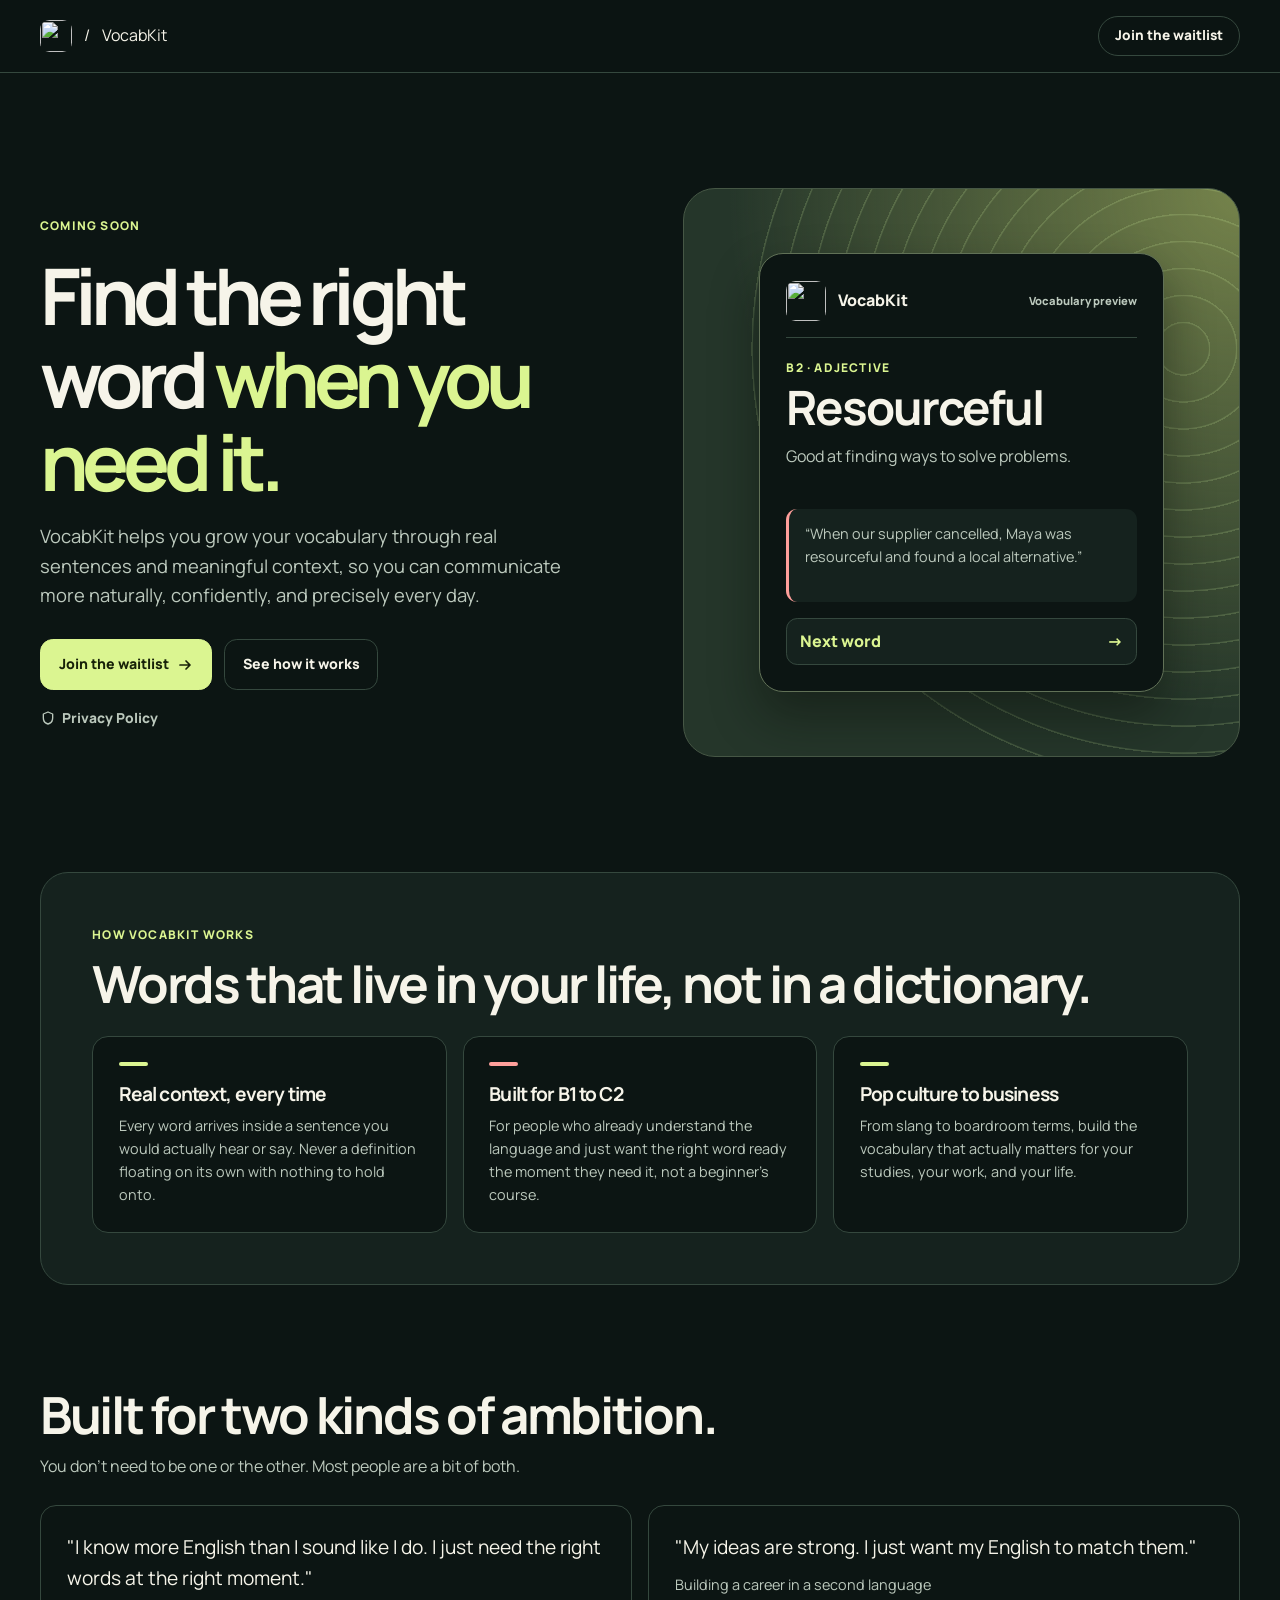
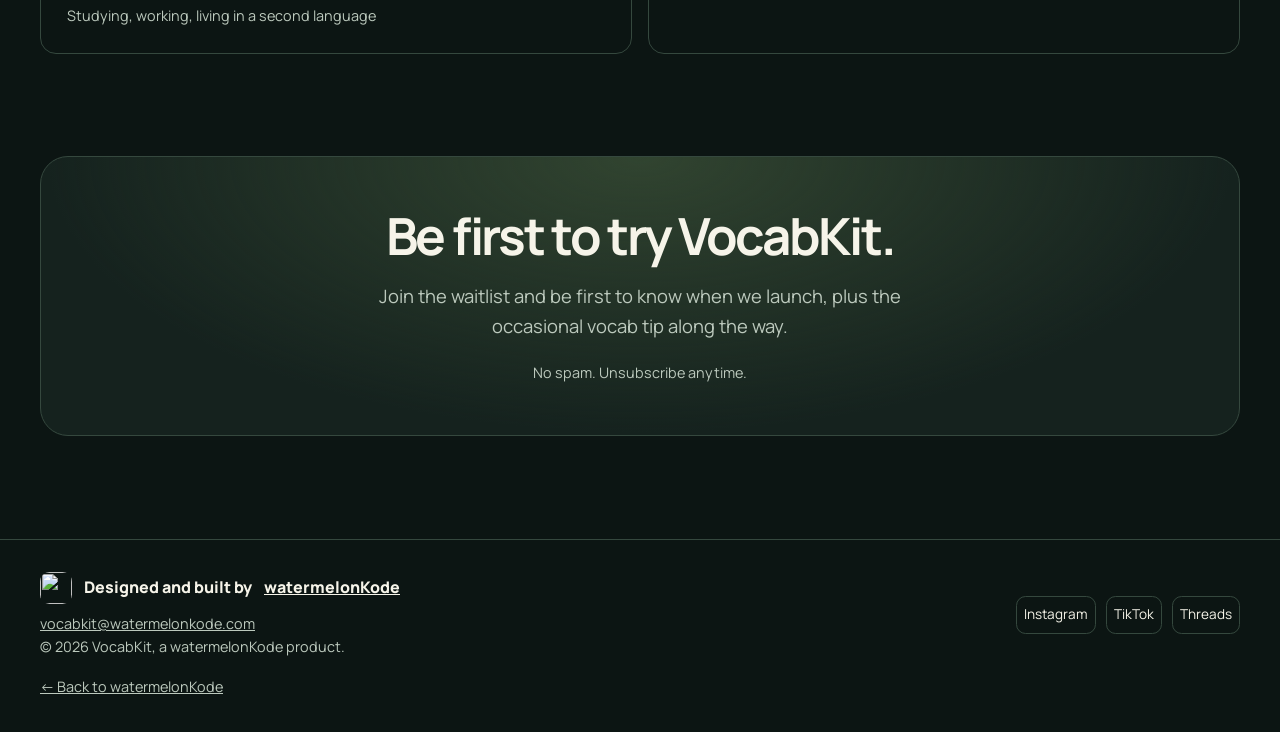
==== vocabkit/index.html @ 5d97144f "Refresh studio and VocabKit landing pages" ====
<!DOCTYPE html>
<html lang="en">
<head>
  <meta charset="UTF-8" />
  <meta name="viewport" content="width=device-width, initial-scale=1.0" />

  <title>VocabKit | Vocabulary that keeps up with you</title>
  <meta name="description" content="VocabKit is an AI-powered vocabulary app for people who already understand English, but need the right word at the right moment. Join the waitlist." />
  <link rel="canonical" href="https://watermelonkode.com/vocabkit/" />
  <meta name="robots" content="index, follow" />

  <meta property="og:type" content="website" />
  <meta property="og:url" content="https://watermelonkode.com/vocabkit/" />
  <meta property="og:title" content="VocabKit | Vocabulary that keeps up with you" />
  <meta property="og:description" content="You already understand English. VocabKit helps you expand the words you can use. Join the waitlist." />
  <meta property="og:site_name" content="watermelonKode" />
  <meta name="twitter:card" content="summary_large_image" />
  <meta name="twitter:title" content="VocabKit | Vocabulary that keeps up with you" />
  <meta name="twitter:description" content="You already understand English. VocabKit helps you expand the words you can use. Join the waitlist." />

  <link rel="icon" href="../assets/watermelonkode-favicon.png?v=3" sizes="any">
  <meta name="theme-color" content="#0c1513" />

  <link rel="preconnect" href="https://fonts.googleapis.com" />
  <link rel="preconnect" href="https://fonts.gstatic.com" crossorigin />
  <link href="https://fonts.googleapis.com/css2?family=Manrope:wght@400;500;600;700;800&display=swap" rel="stylesheet" />

  <script src="https://getlaunchlist.com/js/widget.js" defer></script>

  <link rel="stylesheet" href="../assets/studio.css" />
  <script src="../assets/studio.js" defer></script>
</head>
<body>
  <a class="skip-link" href="#main">Skip to content</a>

  <nav class="nav">
    <div class="wrap nav-inner">
      <div class="breadcrumb">
        <a href="/" class="brand" aria-label="watermelonKode home">
          <img src="../assets/watermelonkode-logo.png" alt="" class="logo-mark" aria-hidden="true" />
        </a>
        <span>/</span>
        <span style="color: var(--text);">VocabKit</span>
      </div>
      <a href="#waitlist" class="nav-cta">Join the waitlist</a>
    </div>
  </nav>

  <main id="main" tabindex="-1">
  <header class="hero">
    <div class="wrap hero-grid">
      <div class="hero-copy">
      <span class="eyebrow">
        <img src="../assets/vocabkit-logo.png" alt="" aria-hidden="true" />
        Coming soon
      </span>
      <h1>Find the right word <span class="hl">when you need it.</span></h1>
      <p class="sub">VocabKit helps you grow your vocabulary through real sentences and meaningful context, so you can communicate more naturally, confidently, and precisely every day.</p>
      <div class="hero-actions">
        <a href="#waitlist" class="btn-primary">
          Join the waitlist
          <svg width="16" height="16" viewBox="0 0 16 16" fill="none" aria-hidden="true"><path d="M3 8h9M9 4l4 4-4 4" stroke="currentColor" stroke-width="1.7" stroke-linecap="round" stroke-linejoin="round"/></svg>
        </a>
        <a href="#product" class="btn-ghost">See how it works</a>
      </div>
      <div class="small-links">
        <a href="privacy-policy/" class="btn-small">
          <svg viewBox="0 0 24 24" fill="none" stroke="currentColor" stroke-width="2" stroke-linecap="round" stroke-linejoin="round"><path d="M12 3l7 3v6c0 4.5-3 8-7 9-4-1-7-4.5-7-9V6l7-3z"/></svg>
          Privacy Policy
        </a>
      </div>
      </div>
      <div class="preview-stage">
        <div class="preview-card" data-word-preview>
          <div class="preview-brand">
            <img src="../assets/vocabkit-logo.png" alt="" width="40" height="40" />
            <span>VocabKit</span>
            <span class="preview-label">Vocabulary preview</span>
          </div>
          <div class="word-content" aria-live="polite" aria-atomic="true">
            <p class="word-level" data-word-level>B2 · Adjective</p>
            <h2 data-word>Resourceful</h2>
            <p class="word-definition" data-word-definition>Good at finding ways to solve problems.</p>
            <p class="word-example" data-word-example>“When our supplier cancelled, Maya was resourceful and found a local alternative.”</p>
          </div>
          <button class="next-word" type="button" hidden>Next word <span aria-hidden="true">→</span></button>
        </div>
      </div>
    </div>
  </header>

  <section class="product" id="product">
    <div class="wrap">
      <div class="panel reveal">
        <div class="kicker">How VocabKit works</div>
        <h2>Words that live in your life, not in a dictionary.</h2>

        <div class="features">
          <div class="feature reveal">
            <h3><span class="dot" aria-hidden="true"></span>Real context, every time</h3>
            <p>Every word arrives inside a sentence you would actually hear or say. Never a definition floating on its own with nothing to hold onto.</p>
          </div>
          <div class="feature reveal">
            <h3><span class="dot" aria-hidden="true"></span>Built for B1 to C2</h3>
            <p>For people who already understand the language and just want the right word ready the moment they need it, not a beginner's course.</p>
          </div>
          <div class="feature reveal">
            <h3><span class="dot" aria-hidden="true"></span>Pop culture to business</h3>
            <p>From slang to boardroom terms, build the vocabulary that actually matters for your studies, your work, and your life.</p>
          </div>
        </div>
      </div>
    </div>
  </section>

  <section class="voices">
    <div class="wrap">
      <div class="voices-head">
        <h2>Built for two kinds of ambition.</h2>
        <p>You don't need to be one or the other. Most people are a bit of both.</p>
      </div>
      <div class="voice-grid">
        <div class="voice-card reveal">
          <p class="voice-quote">"I know more English than I sound like I do. I just need the right words at the right moment."</p>
          <p class="voice-tag">Studying, working, living in a second language</p>
        </div>
        <div class="voice-card reveal">
          <p class="voice-quote">"My ideas are strong. I just want my English to match them."</p>
          <p class="voice-tag">Building a career in a second language</p>
        </div>
      </div>
    </div>
  </section>

  <section class="waitlist" id="waitlist">
    <div class="wrap">
      <h2>Be first to try VocabKit.</h2>
      <p class="sub">Join the waitlist and be first to know when we launch, plus the occasional vocab tip along the way.</p>
      <div class="signup reveal">
        <div class="launchlist-widget" data-key-id="xyvune" data-height="180px"></div>
        <p class="reassure"><span class="dot-live" aria-hidden="true"></span> No spam. Unsubscribe anytime.</p>
      </div>
    </div>
  </section>

  </main>

  <footer>
    <div class="wrap">
      <div class="foot-inner">
        <div class="foot-left">
          <div class="built-by">
            <img src="../assets/watermelonkode-logo.png" alt="" aria-hidden="true" />
            Designed and built by <a href="/">watermelonKode</a>
          </div>
          <div class="foot-meta"><a href="mailto:vocabkit@watermelonkode.com">vocabkit@watermelonkode.com</a></div>
          <div class="foot-meta">&copy; 2026 VocabKit, a watermelonKode product.</div>
        </div>
        <nav class="socials" aria-label="VocabKit on social media">
          <a href="https://www.instagram.com/vocabkit" target="_blank" rel="noopener">Instagram</a>
          <a href="https://www.tiktok.com/@vocabkit" target="_blank" rel="noopener">TikTok</a>
          <a href="https://www.threads.com/@vocabkit" target="_blank" rel="noopener">Threads</a>
        </nav>
      </div>
      <div class="back-row">
        <a href="/" class="foot-meta">&larr; Back to watermelonKode</a>
      </div>
    </div>
  </footer>

</body>
</html>
---- assets/studio.css ----
:root {
  color-scheme: dark;
  --background: #0c1513;
  --surface: #15221e;
  --text: #f6f4e9;
  --muted: #bcc9bd;
  --line: #35483e;
  --lime: #dbf591;
  --pink: #ff9f9b;
  font-family: Manrope, system-ui, sans-serif;
  line-height: 1.6;
}

* { box-sizing: border-box; }
body { margin: 0; background: var(--background); color: var(--text); }
img { display: block; max-width: 100%; }
a { color: inherit; }
button { font: inherit; }
h1, h2, h3, p { margin: 0; }
h1, h2, h3 { line-height: 1.06; letter-spacing: -.045em; }
p { color: var(--muted); }
section, header { scroll-margin-top: 6rem; }
:focus-visible { outline: 3px solid var(--pink); outline-offset: 5px; }
.wrap { width: min(1200px, calc(100% - 3rem)); margin-inline: auto; }
.skip-link { position: fixed; top: .5rem; left: .5rem; z-index: 5; padding: .6rem 1rem; background: var(--background); transform: translateY(-160%); }
.skip-link:focus { transform: none; }

.nav { position: sticky; top: 0; z-index: 3; background: #0c1513ed; backdrop-filter: blur(14px); border-bottom: 1px solid var(--line); }
.nav-inner, .brand, .breadcrumb, .hero-actions, .product-name, .foot-brand, .built-by, .preview-brand {
  display: flex;
  align-items: center;
  gap: .75rem;
}
.nav-inner { justify-content: space-between; min-height: 4.5rem; }
.brand, .nav-cta, .btn-primary, .btn-ghost, .btn-small { text-decoration: none; font-weight: 800; }
.logo-mark, .built-by img { width: 2rem; height: 2rem; border-radius: .6rem; }
.nav-cta { font-size: .85rem; padding: .5rem 1rem; border: 1px solid var(--line); border-radius: 100px; white-space: nowrap; }

.hero { padding: clamp(3.5rem, 9vw, 8rem) 0; }
.hero-grid { display: grid; grid-template-columns: 1.04fr 1fr; align-items: center; gap: clamp(2rem, 5vw, 5rem); }
.hero h1 { font-size: clamp(3.25rem, 6.1vw, 6.3rem); letter-spacing: -.075em; max-width: 11ch; }
.hl { color: var(--lime); }
.eyebrow, .kicker, .word-level { color: var(--lime); font-size: .75rem; font-weight: 800; letter-spacing: .1em; text-transform: uppercase; }
.eyebrow { display: inline-flex; align-items: center; gap: .5rem; margin-bottom: 1.2rem; }
.eyebrow img { display: none; }
.sub { margin-top: 1.25rem; max-width: 49ch; font-size: clamp(1rem, 1.6vw, 1.15rem); }
.hero-actions { flex-wrap: wrap; margin-top: 1.8rem; }
.btn-primary, .btn-ghost { display: inline-flex; align-items: center; gap: .55rem; padding: .8rem 1.1rem; border: 1px solid var(--line); border-radius: .8rem; font-size: .88rem; }
.btn-primary { color: #172108; background: var(--lime); border-color: var(--lime); }
.btn-small { display: inline-flex; align-items: center; gap: .4rem; margin-top: 1.1rem; color: var(--muted); font-size: .86rem; }
.btn-small svg { width: 1rem; height: 1rem; }
.nav-cta:hover, .btn-ghost:hover { border-color: var(--lime); }
.btn-primary:hover { background: #edffc2; }

.preview-stage {
  position: relative;
  isolation: isolate;
  display: grid;
  place-items: center;
  min-width: 0;
  padding: clamp(1.1rem, 5vw, 4.5rem);
  border: 1px solid #465745;
  border-radius: 2rem;
  overflow: hidden;
  background: radial-gradient(ellipse at top right, #75834b, transparent 65%), #25362a;
}
.preview-stage::before {
  content: "";
  position: absolute;
  z-index: -1;
  width: 160%;
  aspect-ratio: 1;
  border-radius: 50%;
  background: repeating-radial-gradient(circle, transparent 0 25px, #d8fca62b 26px 27px);
  transform: translate(25%, -14%);
}
.preview-card { width: min(100%, 405px); padding: clamp(1rem, 2.4vw, 1.65rem); background: var(--background); border: 1px solid #617157; border-radius: 1.5rem; box-shadow: 0 24px 48px #090e0a70; }
.preview-brand { font-weight: 800; padding-bottom: 1rem; border-bottom: 1px solid var(--line); }
.preview-brand img { border-radius: .6rem; }
.preview-label { margin-left: auto; color: var(--muted); font-size: .7rem; text-align: right; }
.word-content { padding-top: 1.25rem; }
.word-content h2 { margin: .35rem 0 .7rem; font-size: clamp(1.9rem, 3.7vw, 3.35rem); overflow-wrap: anywhere; }
.word-definition { min-height: 3.2em; }
.word-example { margin-top: .85rem; padding: .85rem 1rem; border-radius: .7rem; border-left: 3px solid var(--pink); background: var(--surface); min-height: 6.5em; font-size: .9rem; }
.next-word { width: 100%; text-align: left; margin-top: 1rem; padding: .6rem .8rem; border: 1px solid var(--line); border-radius: .7rem; background: var(--surface); color: var(--lime); cursor: pointer; font-weight: 800; }
.next-word span { float: right; }
.next-word:hover { border-color: var(--lime); }

.product, .voices, .waitlist { padding-bottom: clamp(3.5rem, 8vw, 7rem); }
.panel, .waitlist .wrap { border: 1px solid var(--line); border-radius: 1.75rem; padding: clamp(1.25rem, 4vw, 3.2rem); background: var(--surface); }
.product-logo { width: 3.5rem; height: 3.5rem; border-radius: 1rem; }
.product-name { flex-wrap: wrap; }
.product h2, .voices h2, .waitlist h2 { font-size: clamp(2rem, 4vw, 3.75rem); }
.kicker { margin-bottom: .75rem; }
.tag { color: var(--lime); border: 1px solid var(--line); padding: .25rem .65rem; border-radius: 2rem; font-size: .75rem; font-weight: 800; }
.product-line, .voices-head p { margin-top: .8rem; }
.features, .voice-grid { display: grid; grid-template-columns: repeat(3, 1fr); gap: 1rem; margin-top: 1.6rem; }
.voice-grid { grid-template-columns: repeat(2, 1fr); }
.feature, .voice-card { padding: clamp(1rem, 2vw, 1.6rem); border: 1px solid var(--line); border-radius: 1rem; background: var(--background); }
.feature:hover { border-color: #81935e; }
.feature h3 { font-size: 1.2rem; margin-bottom: .6rem; }
.feature h3::before { content: ""; display: block; width: 1.8rem; height: .25rem; border-radius: 1rem; background: var(--lime); margin-bottom: 1.1rem; }
.feature:nth-child(2) h3::before { background: var(--pink); }
.feature p, .voice-tag, .reassure, .foot-meta { font-size: .9rem; }
.voice-quote { color: var(--text); font-size: 1.2rem; }
.voice-tag { margin-top: .65rem; }
.waitlist .wrap { text-align: center; background: radial-gradient(ellipse at top, #314430, transparent 70%), var(--surface); }
.waitlist .sub, .signup { margin-inline: auto; }
.signup { width: min(100%, 32rem); margin-top: 1.25rem; }
.reassure { margin-top: .5rem; }
footer { border-top: 1px solid var(--line); padding: 2rem 0; }
.foot-inner { display: flex; justify-content: space-between; flex-wrap: wrap; align-items: center; gap: 1.25rem; }
.foot-brand, .built-by { font-weight: 800; margin-bottom: .5rem; }
.foot-meta { color: var(--muted); }
.socials { display: flex; flex-wrap: wrap; align-items: center; gap: .6rem; }
.socials a { display: grid; place-items: center; min-width: 2.4rem; min-height: 2.4rem; padding: .45rem; border: 1px solid var(--line); border-radius: .6rem; text-decoration: none; font-size: .85rem; }
.socials a:hover { color: var(--lime); }
.socials svg { width: 1.1rem; height: 1.1rem; }
.back-row { margin-top: 1rem; }

@media (max-width: 820px) {
  .hero-grid, .features { grid-template-columns: 1fr; }
  .hero h1 { max-width: 13ch; }
}
@media (max-width: 520px) {
  .wrap { width: calc(100% - 2rem); }
  .nav-inner { min-height: 4rem; }
  .brand { gap: .35rem; font-size: .88rem; }
  .nav-cta { padding-inline: .6rem; }
  .hero h1 { font-size: clamp(2.75rem, 12vw, 3.5rem); }
  .voice-grid { grid-template-columns: 1fr; }
}
@media (prefers-reduced-motion: no-preference) {
  html { scroll-behavior: smooth; }
  .hero-copy, .preview-stage { animation: enter .65s ease-out both; }
  .preview-stage { animation-delay: .12s; }
  .reveal-in { animation: enter .55s ease-out both; }
  .btn-primary, .btn-ghost, .nav-cta, .feature, .next-word { transition: transform .2s ease, background-color .2s ease, border-color .2s ease; }
  .btn-primary:hover, .btn-ghost:hover, .feature:hover, .next-word:hover { transform: translateY(-3px); }
  @keyframes enter {
    from { opacity: .45; transform: translateY(16px); }
    to { opacity: 1; transform: translateY(0); }
  }
}
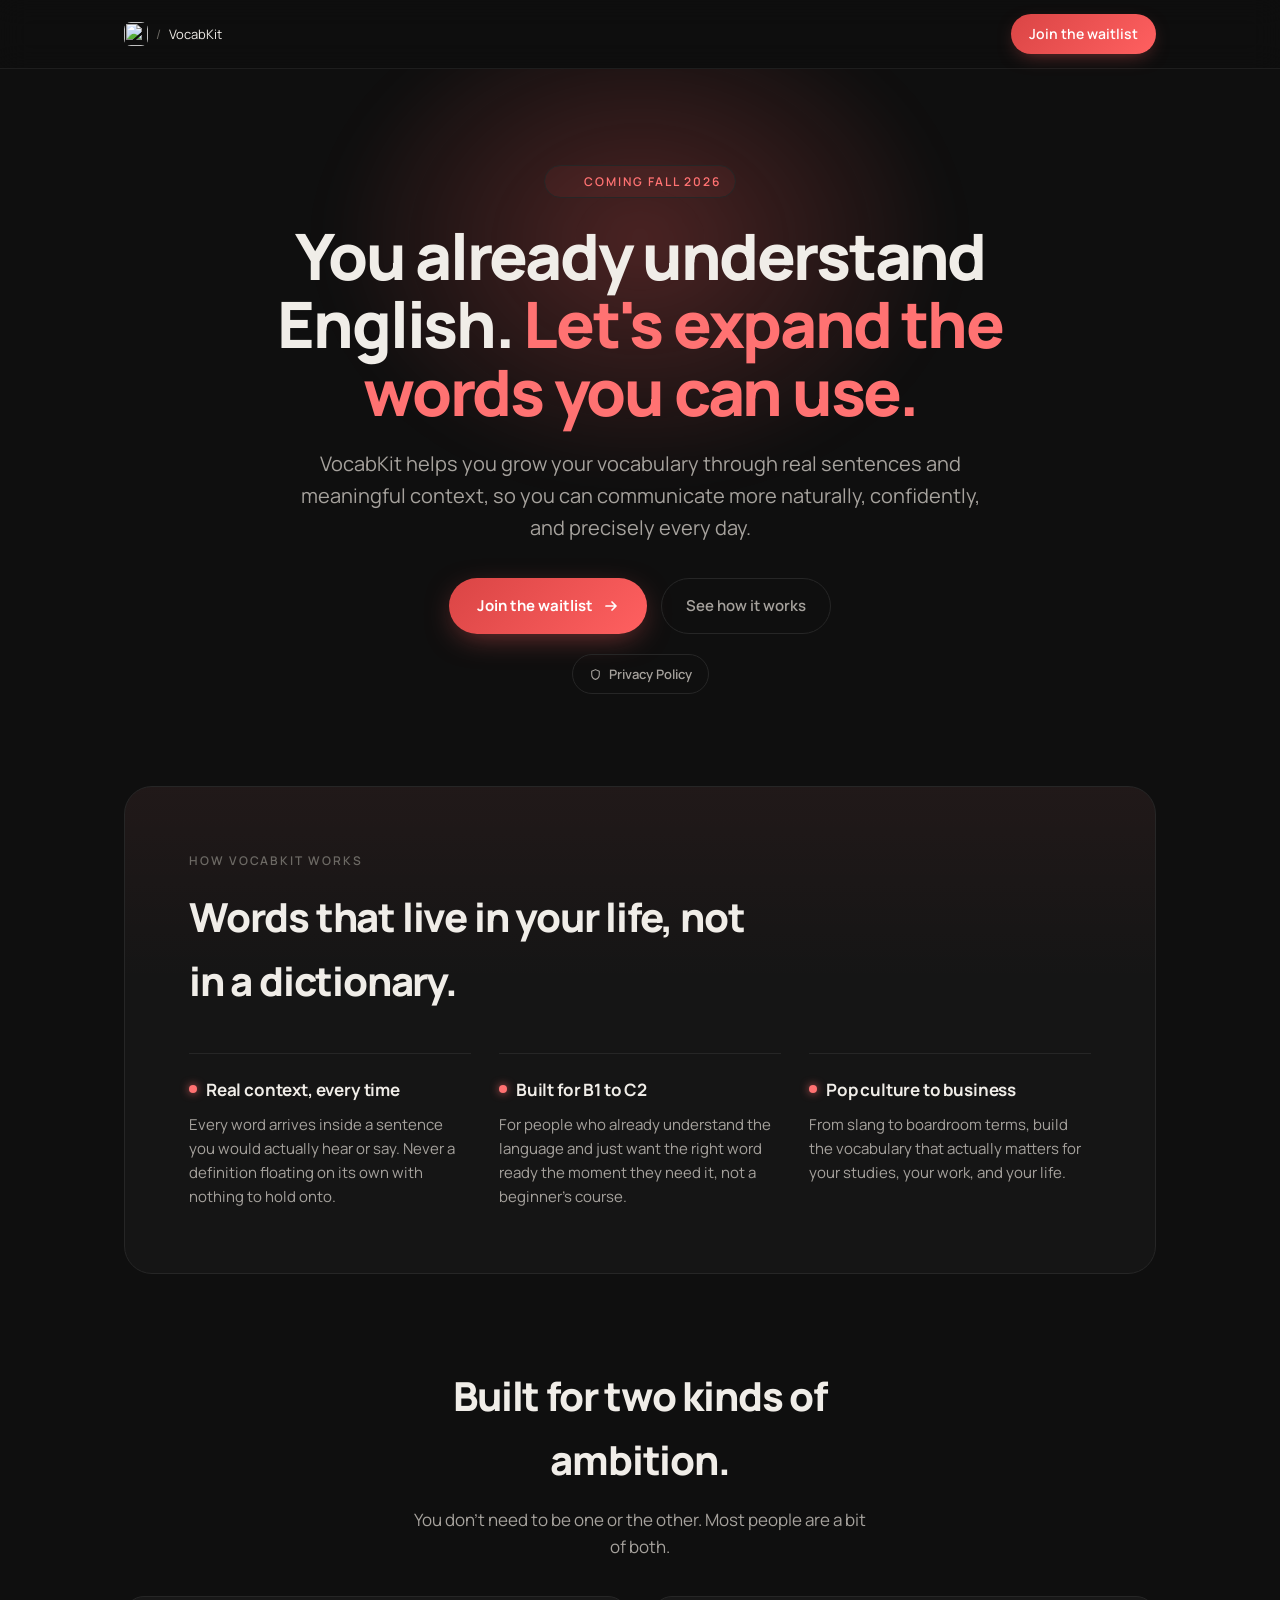
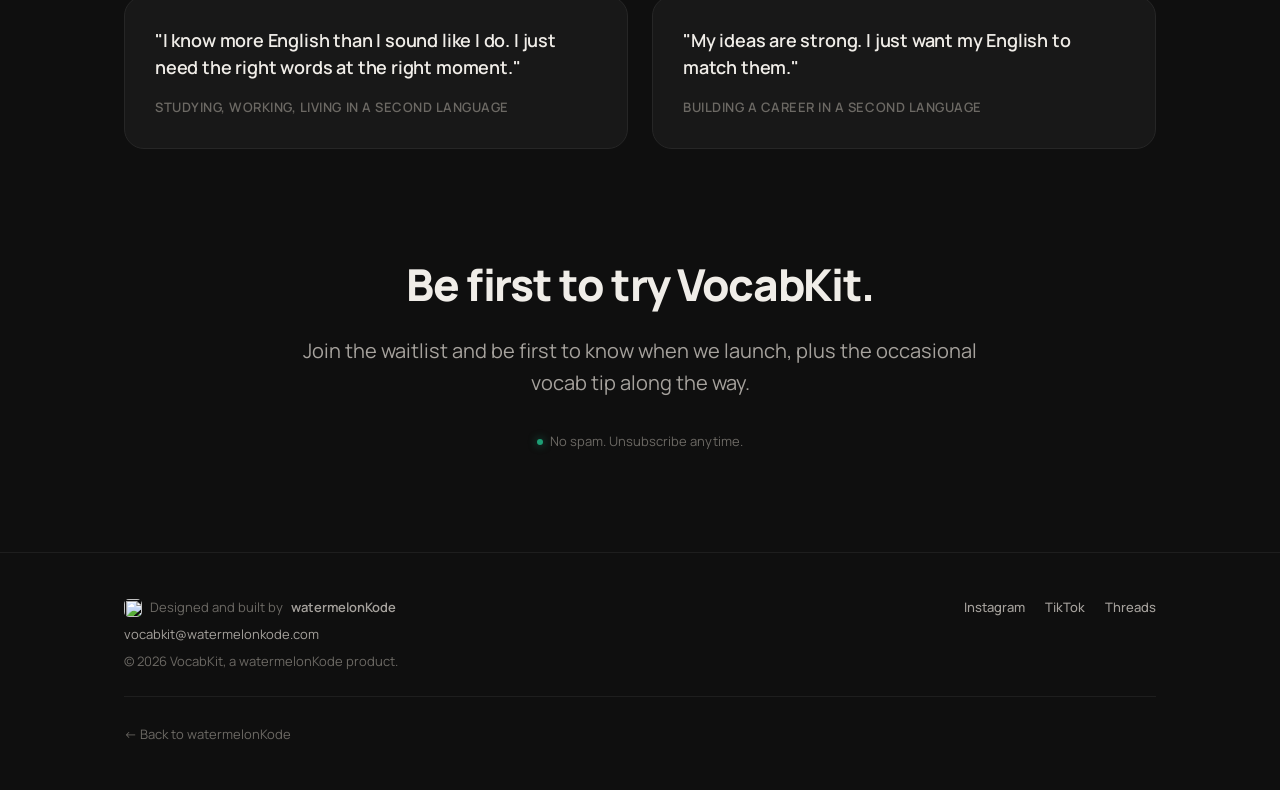
==== commit 27faeb63: "Revert landing page redesign" ====
--- a/vocabkit/index.html
+++ b/vocabkit/index.html
@@ -19,7 +19,7 @@
   <meta name="twitter:description" content="You already understand English. VocabKit helps you expand the words you can use. Join the waitlist." />
 
   <link rel="icon" href="../assets/watermelonkode-favicon.png?v=3" sizes="any">
-  <meta name="theme-color" content="#0c1513" />
+  <meta name="theme-color" content="#000000" />
 
   <link rel="preconnect" href="https://fonts.googleapis.com" />
   <link rel="preconnect" href="https://fonts.gstatic.com" crossorigin />
@@ -27,16 +27,196 @@
 
   <script src="https://getlaunchlist.com/js/widget.js" defer></script>
 
-  <link rel="stylesheet" href="../assets/studio.css" />
-  <script src="../assets/studio.js" defer></script>
+  <style>
+    :root {
+      --bg: #0F0F0F;
+      --bg-elev: #151515;
+      --bg-card: #181818;
+      --border: #262626;
+      --border-soft: #1E1E1E;
+
+      --text: #F0EDE8;
+      --text-dim: #A6A29D;
+      --text-faint: #6C6964;
+
+      --red: #FF6060;
+      --red-light: #FF7272;
+      --red-deep: #DA4545;
+      --btn-text: #FFFFFF;
+      --success: #1D9E75;
+
+      --maxw: 1080px;
+      --font: 'Manrope', -apple-system, BlinkMacSystemFont, sans-serif;
+    }
+
+    * { box-sizing: border-box; margin: 0; padding: 0; }
+    html { scroll-behavior: smooth; }
+
+    body {
+      font-family: var(--font);
+      background: var(--bg);
+      color: var(--text);
+      line-height: 1.6;
+      -webkit-font-smoothing: antialiased;
+      text-rendering: optimizeLegibility;
+      overflow-x: hidden;
+    }
+
+    a { color: inherit; text-decoration: none; }
+    ::selection { background: rgba(255,96,96,0.30); color: #fff; }
+    :focus-visible { outline: 2px solid var(--red); outline-offset: 3px; border-radius: 4px; }
+
+    .wrap { width: 100%; max-width: var(--maxw); margin: 0 auto; padding: 0 24px; }
+
+    .nav {
+      position: sticky; top: 0; z-index: 50;
+      backdrop-filter: blur(14px);
+      background: rgba(15,15,15,0.72);
+      border-bottom: 1px solid var(--border-soft);
+    }
+    .nav-inner { display: flex; align-items: center; justify-content: space-between; height: 68px; }
+    .brand { display: flex; align-items: center; gap: 10px; font-weight: 700; font-size: 1.0625rem; letter-spacing: -0.01em; }
+    .logo-mark { width: 24px; height: 24px; border-radius: 7px; display: block; flex-shrink: 0; }
+    .breadcrumb { display: flex; align-items: center; gap: 8px; color: var(--text-faint); font-size: 0.8125rem; }
+    .breadcrumb a { color: var(--text-dim); font-weight: 600; }
+    .breadcrumb a:hover { color: var(--text); }
+
+    .nav-cta {
+      font-size: 0.875rem; font-weight: 600;
+      padding: 9px 18px; border-radius: 999px;
+      color: var(--btn-text);
+      background: linear-gradient(135deg, var(--red-deep), var(--red));
+      box-shadow: 0 6px 20px -8px rgba(255,96,96,0.55);
+      transition: transform .2s ease, box-shadow .2s ease;
+    }
+    .nav-cta:hover { transform: translateY(-1px); box-shadow: 0 10px 26px -8px rgba(255,96,96,0.7); }
+
+    .hero { position: relative; padding: 96px 0 72px; overflow: hidden; }
+    .glow {
+      position: absolute; top: -180px; left: 50%; transform: translateX(-50%);
+      width: 900px; height: 700px; pointer-events: none; z-index: 0;
+      background: radial-gradient(closest-side, rgba(255,96,96,0.26), rgba(255,96,96,0) 70%);
+      filter: blur(20px);
+    }
+    .hero .wrap { position: relative; z-index: 1; text-align: center; }
+
+    .eyebrow {
+      display: inline-flex; align-items: center; gap: 9px;
+      font-size: 0.75rem; font-weight: 600; letter-spacing: 0.16em; text-transform: uppercase;
+      color: var(--red-light);
+      padding: 6px 14px; border-radius: 999px;
+      border: 1px solid var(--border);
+      background: rgba(255,96,96,0.06);
+    }
+    .eyebrow img { width: 16px; height: 16px; border-radius: 5px; flex-shrink: 0; }
+
+    h1 {
+      font-size: clamp(2.4rem, 5.6vw, 4rem);
+      font-weight: 800; line-height: 1.06; letter-spacing: -0.035em;
+      margin: 24px auto 0; max-width: 18ch;
+    }
+    h1 .hl { color: var(--red-light); }
+
+    .sub { margin: 22px auto 0; max-width: 58ch; font-size: clamp(1.0625rem, 2.2vw, 1.25rem); color: var(--text-dim); line-height: 1.6; }
+
+    .hero-actions { margin-top: 34px; display: flex; gap: 14px; justify-content: center; flex-wrap: wrap; }
+
+    .btn-primary {
+      display: inline-flex; align-items: center; gap: 10px;
+      font-size: 0.9375rem; font-weight: 700;
+      padding: 15px 28px; border-radius: 999px;
+      color: var(--btn-text);
+      background: linear-gradient(135deg, var(--red-deep), var(--red));
+      box-shadow: 0 8px 30px -8px rgba(255,96,96,0.5);
+      transition: transform .2s ease, box-shadow .2s ease;
+    }
+    .btn-primary:hover { transform: translateY(-2px); box-shadow: 0 14px 38px -8px rgba(255,96,96,0.65); }
+
+    .btn-ghost {
+      display: inline-flex; align-items: center;
+      font-size: 0.9375rem; font-weight: 600;
+      padding: 15px 24px; border-radius: 999px;
+      color: var(--text-dim);
+      border: 1px solid var(--border);
+      transition: color .2s ease, border-color .2s ease;
+    }
+    .btn-ghost:hover { color: var(--text); border-color: var(--text-faint); }
+
+    .small-links { margin-top: 20px; display: flex; gap: 10px; justify-content: center; flex-wrap: wrap; }
+    .btn-small {
+      display: inline-flex; align-items: center; gap: 7px;
+      font-size: 0.8125rem; font-weight: 600;
+      padding: 9px 16px; border-radius: 999px;
+      color: var(--text-dim);
+      border: 1px solid var(--border);
+      transition: color .2s ease, border-color .2s ease;
+    }
+    .btn-small:hover { color: var(--text); border-color: var(--text-faint); }
+    .btn-small svg { width: 13px; height: 13px; }
+
+    .product { padding: 20px 0 90px; }
+    .panel {
+      border: 1px solid var(--border);
+      background: linear-gradient(180deg, rgba(255,96,96,0.05), rgba(255,96,96,0) 40%), var(--bg-elev);
+      border-radius: 28px;
+      padding: clamp(32px, 5vw, 64px);
+    }
+    .kicker { font-size: 0.75rem; font-weight: 600; letter-spacing: 0.16em; text-transform: uppercase; color: var(--text-faint); }
+    .panel h2 { margin-top: 14px; font-size: clamp(1.75rem, 4vw, 2.5rem); font-weight: 800; letter-spacing: -0.03em; max-width: 22ch; }
+
+    .features { margin-top: 40px; display: grid; grid-template-columns: repeat(3, 1fr); gap: 28px; }
+    .feature { padding-top: 22px; border-top: 1px solid var(--border); }
+    .feature h3 { font-size: 1.0625rem; font-weight: 700; letter-spacing: -0.01em; display: flex; align-items: center; gap: 9px; }
+    .feature h3 .dot { width: 8px; height: 8px; border-radius: 50%; background: var(--red-light); box-shadow: 0 0 8px rgba(255,114,114,0.8); flex-shrink: 0; }
+    .feature p { margin-top: 10px; font-size: 0.9375rem; color: var(--text-dim); line-height: 1.6; }
+
+    .voices { padding: 0 0 90px; }
+    .voices-head { text-align: center; max-width: 46ch; margin: 0 auto 36px; }
+    .voices-head h2 { font-size: clamp(1.75rem, 4vw, 2.5rem); font-weight: 800; letter-spacing: -0.03em; }
+    .voices-head p { margin-top: 14px; color: var(--text-dim); font-size: 1.0625rem; }
+    .voice-grid { display: grid; grid-template-columns: 1fr 1fr; gap: 24px; }
+    .voice-card { border: 1px solid var(--border); background: var(--bg-card); border-radius: 20px; padding: 30px; }
+    .voice-quote { font-size: 1.125rem; font-weight: 600; letter-spacing: -0.01em; line-height: 1.5; color: var(--text); }
+    .voice-tag { margin-top: 16px; font-size: 0.8125rem; color: var(--text-faint); font-weight: 600; letter-spacing: 0.04em; text-transform: uppercase; }
+
+    .waitlist { padding: 10px 0 100px; }
+    .waitlist .wrap { text-align: center; }
+    .waitlist h2 { font-size: clamp(1.9rem, 4vw, 2.75rem); font-weight: 800; letter-spacing: -0.03em; }
+    .waitlist .sub { margin-top: 16px; }
+    .signup { margin: 32px auto 0; max-width: 480px; }
+    .reassure { margin-top: 16px; font-size: 0.8125rem; color: var(--text-faint); display: flex; align-items: center; justify-content: center; gap: 7px; }
+    .dot-live { width: 6px; height: 6px; border-radius: 50%; background: var(--success); box-shadow: 0 0 8px rgba(29,158,117,0.7); }
+
+    footer { border-top: 1px solid var(--border-soft); padding: 44px 0; }
+    .foot-inner { display: flex; align-items: flex-start; justify-content: space-between; gap: 24px; flex-wrap: wrap; }
+    .foot-left { display: flex; flex-direction: column; gap: 6px; }
+    .built-by { display: flex; align-items: center; gap: 8px; font-size: 0.8125rem; color: var(--text-faint); }
+    .built-by img { width: 18px; height: 18px; border-radius: 5px; }
+    .built-by a { color: var(--text-dim); font-weight: 600; transition: color .2s ease; }
+    .built-by a:hover { color: var(--text); }
+    .foot-meta { font-size: 0.8125rem; color: var(--text-faint); }
+    .foot-meta a { color: var(--text-dim); }
+    .foot-meta a:hover { color: var(--text); }
+    .socials { display: flex; gap: 20px; font-size: 0.8125rem; }
+    .socials a { color: var(--text-dim); font-weight: 500; transition: color .2s ease; }
+    .socials a:hover { color: var(--text); }
+    .back-row { margin-top: 24px; padding-top: 24px; border-top: 1px solid var(--border-soft); }
+
+    @media (max-width: 760px) {
+      .features { grid-template-columns: 1fr; gap: 0; }
+      .feature { padding: 22px 0; border-top: 1px solid var(--border); }
+      .feature:first-child { padding-top: 6px; }
+      .voice-grid { grid-template-columns: 1fr; }
+      .foot-inner { flex-direction: column; align-items: flex-start; }
+    }
+  </style>
 </head>
 <body>
-  <a class="skip-link" href="#main">Skip to content</a>
 
   <nav class="nav">
     <div class="wrap nav-inner">
       <div class="breadcrumb">
-        <a href="/" class="brand" aria-label="watermelonKode home">
+        <a href="/" class="brand">
           <img src="../assets/watermelonkode-logo.png" alt="" class="logo-mark" aria-hidden="true" />
         </a>
         <span>/</span>
@@ -46,15 +226,14 @@
     </div>
   </nav>
 
-  <main id="main" tabindex="-1">
   <header class="hero">
-    <div class="wrap hero-grid">
-      <div class="hero-copy">
+    <div class="glow" aria-hidden="true"></div>
+    <div class="wrap">
       <span class="eyebrow">
         <img src="../assets/vocabkit-logo.png" alt="" aria-hidden="true" />
-        Coming soon
+        Coming Fall 2026
       </span>
-      <h1>Find the right word <span class="hl">when you need it.</span></h1>
+      <h1>You already understand English. <span class="hl">Let's expand the words you can use.</span></h1>
       <p class="sub">VocabKit helps you grow your vocabulary through real sentences and meaningful context, so you can communicate more naturally, confidently, and precisely every day.</p>
       <div class="hero-actions">
         <a href="#waitlist" class="btn-primary">
@@ -69,42 +248,25 @@
           Privacy Policy
         </a>
       </div>
-      </div>
-      <div class="preview-stage">
-        <div class="preview-card" data-word-preview>
-          <div class="preview-brand">
-            <img src="../assets/vocabkit-logo.png" alt="" width="40" height="40" />
-            <span>VocabKit</span>
-            <span class="preview-label">Vocabulary preview</span>
-          </div>
-          <div class="word-content" aria-live="polite" aria-atomic="true">
-            <p class="word-level" data-word-level>B2 · Adjective</p>
-            <h2 data-word>Resourceful</h2>
-            <p class="word-definition" data-word-definition>Good at finding ways to solve problems.</p>
-            <p class="word-example" data-word-example>“When our supplier cancelled, Maya was resourceful and found a local alternative.”</p>
-          </div>
-          <button class="next-word" type="button" hidden>Next word <span aria-hidden="true">→</span></button>
-        </div>
-      </div>
     </div>
   </header>
 
   <section class="product" id="product">
     <div class="wrap">
-      <div class="panel reveal">
+      <div class="panel">
         <div class="kicker">How VocabKit works</div>
         <h2>Words that live in your life, not in a dictionary.</h2>
 
         <div class="features">
-          <div class="feature reveal">
+          <div class="feature">
             <h3><span class="dot" aria-hidden="true"></span>Real context, every time</h3>
             <p>Every word arrives inside a sentence you would actually hear or say. Never a definition floating on its own with nothing to hold onto.</p>
           </div>
-          <div class="feature reveal">
+          <div class="feature">
             <h3><span class="dot" aria-hidden="true"></span>Built for B1 to C2</h3>
             <p>For people who already understand the language and just want the right word ready the moment they need it, not a beginner's course.</p>
           </div>
-          <div class="feature reveal">
+          <div class="feature">
             <h3><span class="dot" aria-hidden="true"></span>Pop culture to business</h3>
             <p>From slang to boardroom terms, build the vocabulary that actually matters for your studies, your work, and your life.</p>
           </div>
@@ -120,11 +282,11 @@
         <p>You don't need to be one or the other. Most people are a bit of both.</p>
       </div>
       <div class="voice-grid">
-        <div class="voice-card reveal">
+        <div class="voice-card">
           <p class="voice-quote">"I know more English than I sound like I do. I just need the right words at the right moment."</p>
           <p class="voice-tag">Studying, working, living in a second language</p>
         </div>
-        <div class="voice-card reveal">
+        <div class="voice-card">
           <p class="voice-quote">"My ideas are strong. I just want my English to match them."</p>
           <p class="voice-tag">Building a career in a second language</p>
         </div>
@@ -136,14 +298,12 @@
     <div class="wrap">
       <h2>Be first to try VocabKit.</h2>
       <p class="sub">Join the waitlist and be first to know when we launch, plus the occasional vocab tip along the way.</p>
-      <div class="signup reveal">
+      <div class="signup">
         <div class="launchlist-widget" data-key-id="xyvune" data-height="180px"></div>
         <p class="reassure"><span class="dot-live" aria-hidden="true"></span> No spam. Unsubscribe anytime.</p>
       </div>
     </div>
   </section>
-
-  </main>
 
   <footer>
     <div class="wrap">
